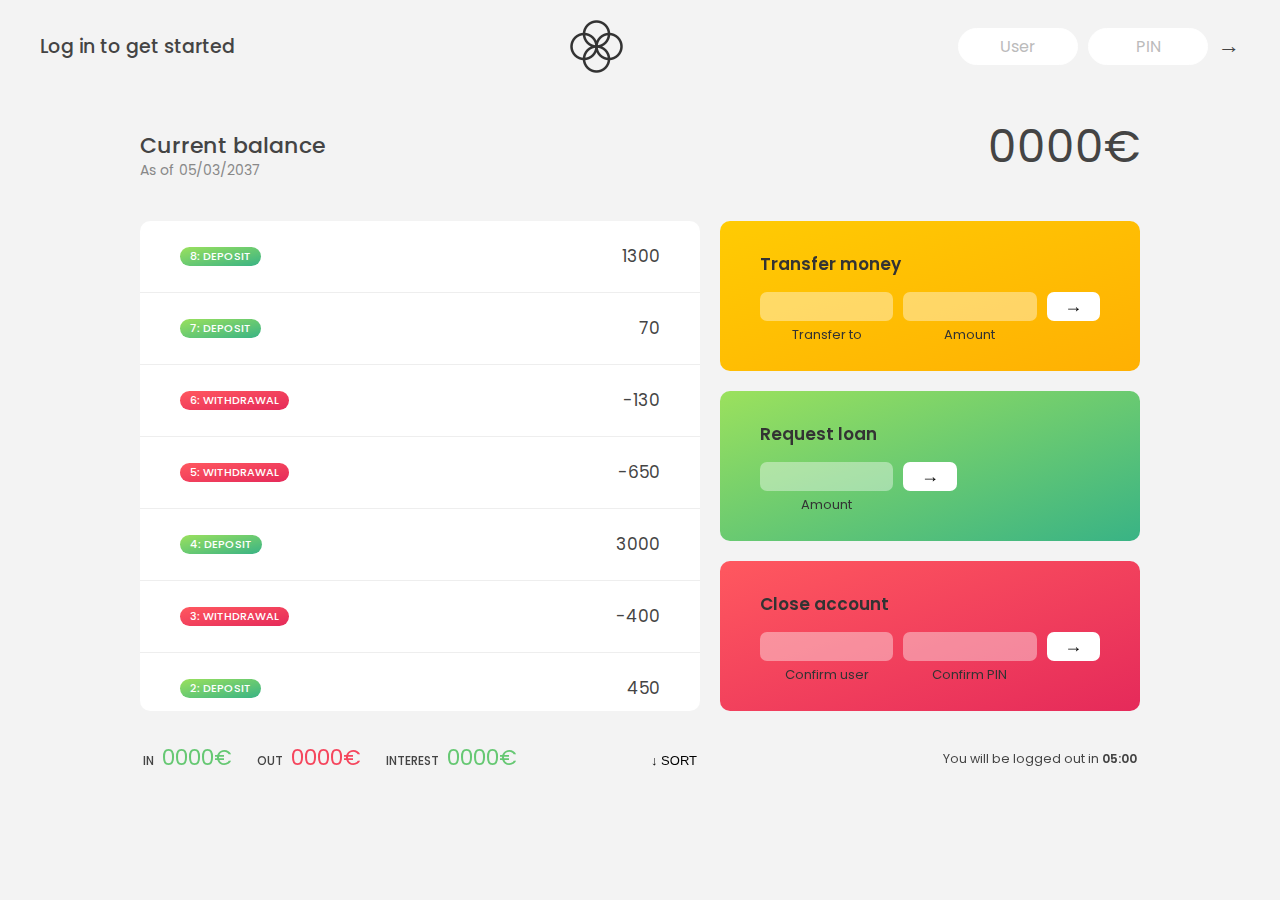
==== index.html @ e920df95 "initial commit" ====
<!DOCTYPE html>
<html lang="en">
  <head>
    <meta charset="UTF-8" />
    <meta name="viewport" content="width=device-width, initial-scale=1.0" />
    <meta http-equiv="X-UA-Compatible" content="ie=edge" />
    <link rel="shortcut icon" type="image/png" href="/icon.png" />

    <link
      href="https://fonts.googleapis.com/css?family=Poppins:400,500,600&display=swap"
      rel="stylesheet"
    />

    <link rel="stylesheet" href="style.css" />
    <title>Bankist</title>
  </head>
  <body>
    <!-- TOP NAVIGATION -->
    <nav>
      <p class="welcome">Log in to get started</p>
      <img src="logo.png" alt="Logo" class="logo" />
      <form class="login">
        <input
          type="text"
          placeholder="User"
          class="login__input login__input--user"
        />
        <!-- In practice, use type="password" -->
        <input
          type="password text"
          placeholder="PIN"
          maxlength="4"
          class="login__input login__input--pin"
        />
        <button class="login__btn">&rarr;</button>
      </form>
    </nav>

    <main class="app">
      <!-- BALANCE -->
      <div class="balance">
        <div>
          <p class="balance__label">Current balance</p>
          <p class="balance__date">
            As of <span class="date">05/03/2037</span>
          </p>
        </div>
        <p class="balance__value">0000€</p>
      </div>

      <!-- MOVEMENTS -->
      <div class="movements">
        <div class="movements__row">
          <div class="movements__type movements__type--deposit">2 deposit</div>
          <div class="movements__date">3 days ago</div>
          <div class="movements__value">4 000€</div>
        </div>
        <div class="movements__row">
          <div class="movements__type movements__type--withdrawal">
            1 withdrawal
          </div>
          <div class="movements__date">24/01/2037</div>
          <div class="movements__value">-378€</div>
        </div>
      </div>

      <!-- SUMMARY -->
      <div class="summary">
        <p class="summary__label">In</p>
        <p class="summary__value summary__value--in">0000€</p>
        <p class="summary__label">Out</p>
        <p class="summary__value summary__value--out">0000€</p>
        <p class="summary__label">Interest</p>
        <p class="summary__value summary__value--interest">0000€</p>
        <button class="btn--sort">&downarrow; SORT</button>
      </div>

      <!-- OPERATION: TRANSFERS -->
      <div class="operation operation--transfer">
        <h2>Transfer money</h2>
        <form class="form form--transfer">
          <input type="text" class="form__input form__input--to" />
          <input type="number" class="form__input form__input--amount" />
          <button class="form__btn form__btn--transfer">&rarr;</button>
          <label class="form__label">Transfer to</label>
          <label class="form__label">Amount</label>
        </form>
      </div>

      <!-- OPERATION: LOAN -->
      <div class="operation operation--loan">
        <h2>Request loan</h2>
        <form class="form form--loan">
          <input type="number" class="form__input form__input--loan-amount" />
          <button class="form__btn form__btn--loan">&rarr;</button>
          <label class="form__label form__label--loan">Amount</label>
        </form>
      </div>

      <!-- OPERATION: CLOSE -->
      <div class="operation operation--close">
        <h2>Close account</h2>
        <form class="form form--close">
          <input type="text" class="form__input form__input--user" />
          <input
            type="password"
            maxlength="6"
            class="form__input form__input--pin"
          />
          <button class="form__btn form__btn--close">&rarr;</button>
          <label class="form__label">Confirm user</label>
          <label class="form__label">Confirm PIN</label>
        </form>
      </div>

      <!-- LOGOUT TIMER -->
      <p class="logout-timer">
        You will be logged out in <span class="timer">05:00</span>
      </p>
    </main>

    <!-- <footer>
      &copy; by Jonas Schmedtmann. Don't claim as your own :)
    </footer> -->

    <script src="script.js"></script>
  </body>
</html>
---- style.css ----
/*
 * Use this CSS to learn some intersting techniques,
 * in case you're wondering how I built the UI.
 * Have fun! 😁
 */

* {
  margin: 0;
  padding: 0;
  box-sizing: inherit;
}

html {
  font-size: 62.5%;
  box-sizing: border-box;
}

body {
  font-family: 'Poppins', sans-serif;
  color: #444;
  background-color: #f3f3f3;
  height: 100vh;
  padding: 2rem;
}

nav {
  display: flex;
  justify-content: space-between;
  align-items: center;
  padding: 0 2rem;
}

.welcome {
  font-size: 1.9rem;
  font-weight: 500;
}

.logo {
  height: 5.25rem;
}

.login {
  display: flex;
}

.login__input {
  border: none;
  padding: 0.5rem 2rem;
  font-size: 1.6rem;
  font-family: inherit;
  text-align: center;
  width: 12rem;
  border-radius: 10rem;
  margin-right: 1rem;
  color: inherit;
  border: 1px solid #fff;
  transition: all 0.3s;
}

.login__input:focus {
  outline: none;
  border: 1px solid #ccc;
}

.login__input::placeholder {
  color: #bbb;
}

.login__btn {
  border: none;
  background: none;
  font-size: 2.2rem;
  color: inherit;
  cursor: pointer;
  transition: all 0.3s;
}

.login__btn:hover,
.login__btn:focus,
.btn--sort:hover,
.btn--sort:focus {
  outline: none;
  color: #777;
}

/* MAIN */
.app {
  position: relative;
  max-width: 100rem;
  margin: 4rem auto;
  display: grid;
  grid-template-columns: 4fr 3fr;
  grid-template-rows: auto repeat(3, 15rem) auto;
  gap: 2rem;

  /* NOTE This creates the fade in/out anumation */
  opacity: 1;
  transition: all 1s;
}

.balance {
  grid-column: 1 / span 2;
  display: flex;
  align-items: flex-end;
  justify-content: space-between;
  margin-bottom: 2rem;
}

.balance__label {
  font-size: 2.2rem;
  font-weight: 500;
  margin-bottom: -0.2rem;
}

.balance__date {
  font-size: 1.4rem;
  color: #888;
}

.balance__value {
  font-size: 4.5rem;
  font-weight: 400;
}

/* MOVEMENTS */
.movements {
  grid-row: 2 / span 3;
  background-color: #fff;
  border-radius: 1rem;
  overflow: scroll;
}

.movements__row {
  padding: 2.25rem 4rem;
  display: flex;
  align-items: center;
  border-bottom: 1px solid #eee;
}

.movements__type {
  font-size: 1.1rem;
  text-transform: uppercase;
  font-weight: 500;
  color: #fff;
  padding: 0.1rem 1rem;
  border-radius: 10rem;
  margin-right: 2rem;
}

.movements__date {
  font-size: 1.1rem;
  text-transform: uppercase;
  font-weight: 500;
  color: #666;
}

.movements__type--deposit {
  background-image: linear-gradient(to top left, #39b385, #9be15d);
}

.movements__type--withdrawal {
  background-image: linear-gradient(to top left, #e52a5a, #ff585f);
}

.movements__value {
  font-size: 1.7rem;
  margin-left: auto;
}

/* SUMMARY */
.summary {
  grid-row: 5 / 6;
  display: flex;
  align-items: baseline;
  padding: 0 0.3rem;
  margin-top: 1rem;
}

.summary__label {
  font-size: 1.2rem;
  font-weight: 500;
  text-transform: uppercase;
  margin-right: 0.8rem;
}

.summary__value {
  font-size: 2.2rem;
  margin-right: 2.5rem;
}

.summary__value--in,
.summary__value--interest {
  color: #66c873;
}

.summary__value--out {
  color: #f5465d;
}

.btn--sort {
  margin-left: auto;
  border: none;
  background: none;
  font-size: 1.3rem;
  font-weight: 500;
  cursor: pointer;
}

/* OPERATIONS */
.operation {
  border-radius: 1rem;
  padding: 3rem 4rem;
  color: #333;
}

.operation--transfer {
  background-image: linear-gradient(to top left, #ffb003, #ffcb03);
}

.operation--loan {
  background-image: linear-gradient(to top left, #39b385, #9be15d);
}

.operation--close {
  background-image: linear-gradient(to top left, #e52a5a, #ff585f);
}

h2 {
  margin-bottom: 1.5rem;
  font-size: 1.7rem;
  font-weight: 600;
  color: #333;
}

.form {
  display: grid;
  grid-template-columns: 2.5fr 2.5fr 1fr;
  grid-template-rows: auto auto;
  gap: 0.4rem 1rem;
}

/* Exceptions for interst */
.form.form--loan {
  grid-template-columns: 2.5fr 1fr 2.5fr;
}
.form__label--loan {
  grid-row: 2;
}
/* End exceptions */

.form__input {
  width: 100%;
  border: none;
  background-color: rgba(255, 255, 255, 0.4);
  font-family: inherit;
  font-size: 1.5rem;
  text-align: center;
  color: #333;
  padding: 0.3rem 1rem;
  border-radius: 0.7rem;
  transition: all 0.3s;
}

.form__input:focus {
  outline: none;
  background-color: rgba(255, 255, 255, 0.6);
}

.form__label {
  font-size: 1.3rem;
  text-align: center;
}

.form__btn {
  border: none;
  border-radius: 0.7rem;
  font-size: 1.8rem;
  background-color: #fff;
  cursor: pointer;
  transition: all 0.3s;
}

.form__btn:focus {
  outline: none;
  background-color: rgba(255, 255, 255, 0.8);
}

.logout-timer {
  padding: 0 0.3rem;
  margin-top: 1.9rem;
  text-align: right;
  font-size: 1.25rem;
}

.timer {
  font-weight: 600;
}
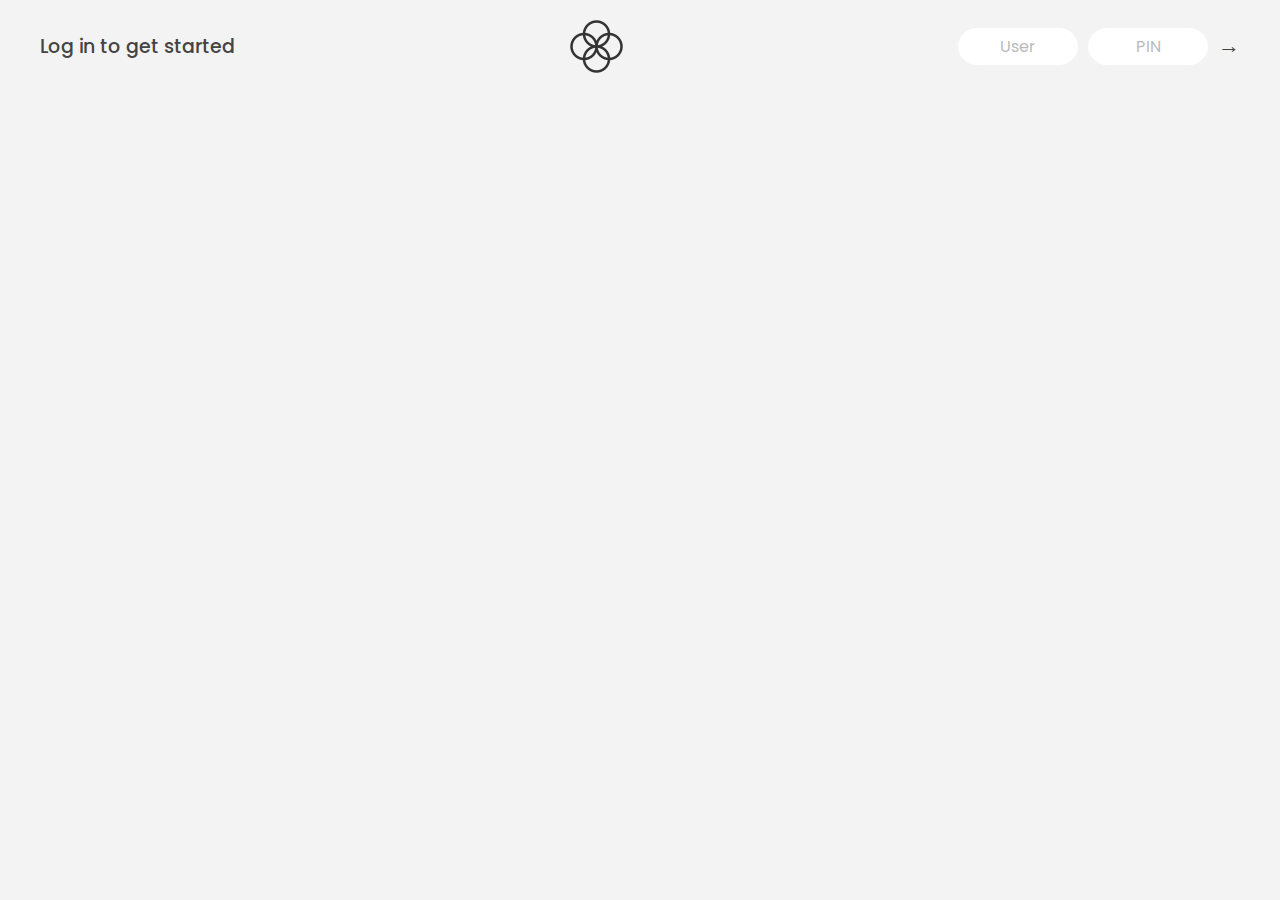
==== commit 94145559: "Implemented features including money transfer, login errors handling, and more" ====
--- a/index.html
+++ b/index.html
@@ -35,6 +35,10 @@
         <button class="login__btn">&rarr;</button>
       </form>
     </nav>
+
+    <div class="popup">
+      <h3>I'm a popup</h3>
+    </div>
 
     <main class="app">
       <!-- BALANCE -->
--- a/style.css
+++ b/style.css
@@ -1,9 +1,3 @@
-/*
- * Use this CSS to learn some intersting techniques,
- * in case you're wondering how I built the UI.
- * Have fun! 😁
- */
-
 * {
   margin: 0;
   padding: 0;
@@ -16,7 +10,7 @@
 }
 
 body {
-  font-family: 'Poppins', sans-serif;
+  font-family: "Poppins", sans-serif;
   color: #444;
   background-color: #f3f3f3;
   height: 100vh;
@@ -92,9 +86,10 @@
   grid-template-columns: 4fr 3fr;
   grid-template-rows: auto repeat(3, 15rem) auto;
   gap: 2rem;
+  /* display: ; */
 
   /* NOTE This creates the fade in/out anumation */
-  opacity: 1;
+  opacity: 0;
   transition: all 1s;
 }
 
@@ -295,3 +290,57 @@
 .timer {
   font-weight: 600;
 }
+
+.popup {
+  display: flex;
+  flex-direction: column;
+  align-items: center;
+  justify-content: center;
+  position: fixed;
+  top: 50%;
+  left: 50%;
+  transform: translate(-50%, -50%);
+  z-index: 999;
+
+  width: 80%;
+  max-width: 500px;
+  height: auto;
+  padding: 2rem 3rem;
+
+  color: #eee;
+  background: linear-gradient(to top left, #e52a5a, #ff585f);
+  border-radius: 1rem;
+  box-shadow: 0px 10px 40px black;
+
+  font-size: 2.5rem;
+  text-align: center;
+
+  /* transition: all 0.6s ease-in-out; */
+  opacity: 0;
+}
+
+@keyframes fadeOut {
+  0% {
+    opacity: 1;
+  }
+  100% {
+    opacity: 0;
+  }
+}
+
+.popup-exit {
+  animation: fadeOut 1s ease-out forwards;
+}
+
+@keyframes fadeIn {
+  0% {
+    opacity: 0;
+  }
+  100% {
+    opacity: 1;
+  }
+}
+
+.popup-enter {
+  animation: fadeIn 1s ease-in forwards;
+}
